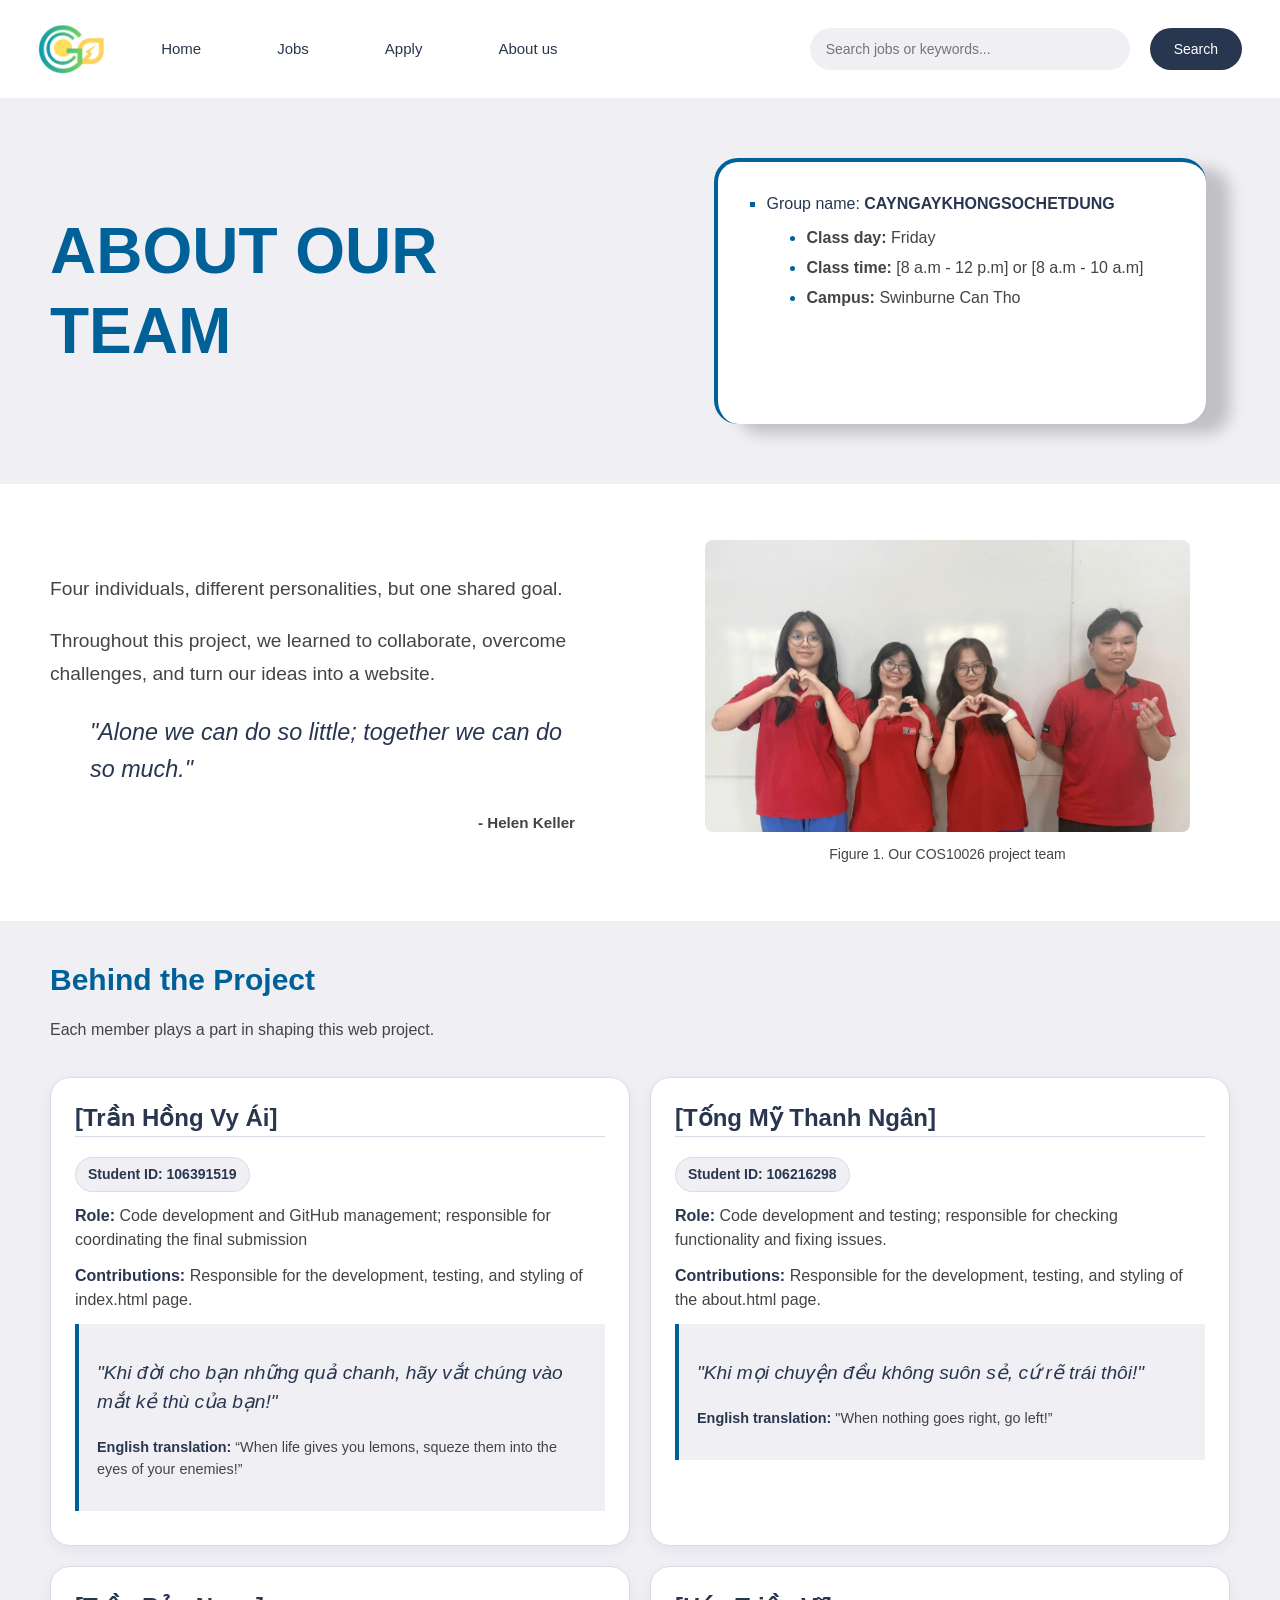
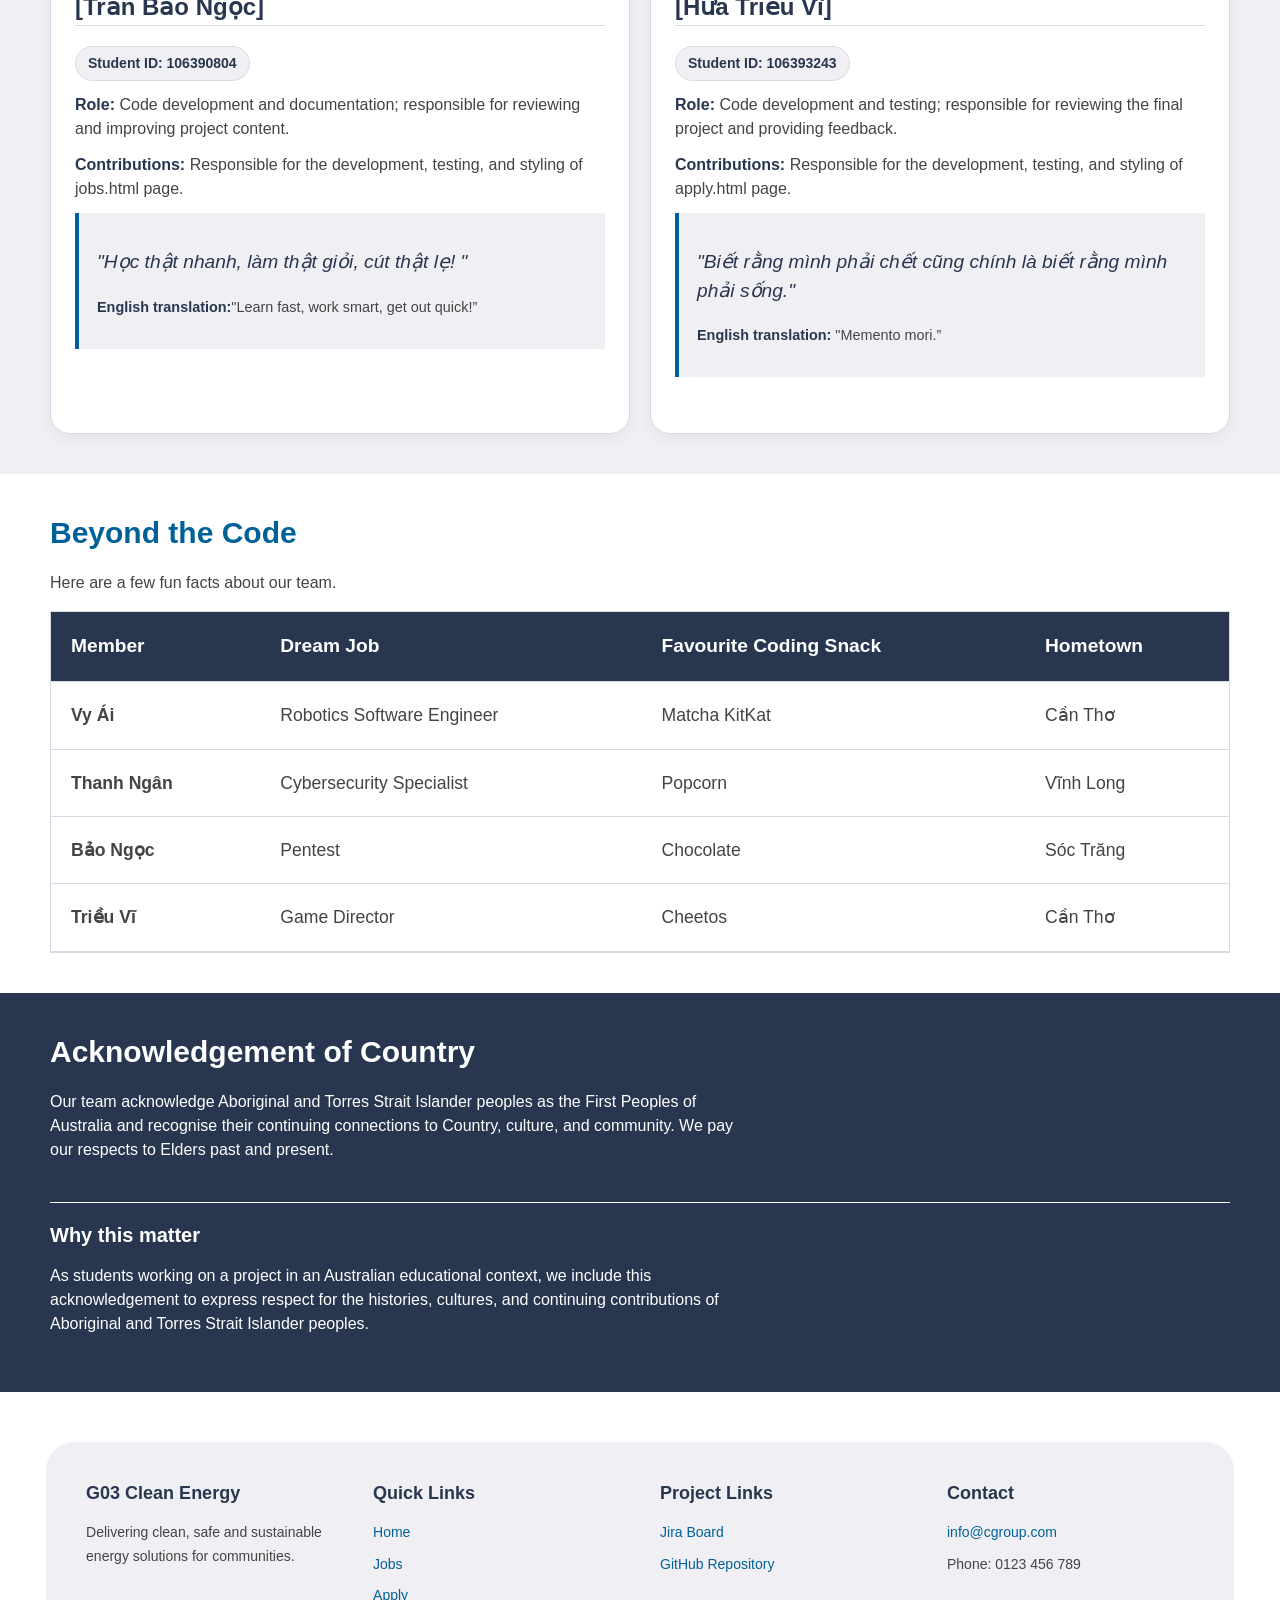
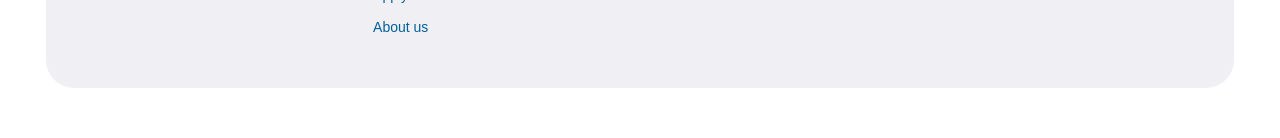
==== about.html @ 2441b3b4 "SCRUM-79 Remove unnecessary underline formatting" ====
<!DOCTYPE html>
<html lang="en">
<head>
    <meta charset="UTF-8">
    <meta name="viewport" content="width=device-width, initial-scale=1.0">
    <title>About Us</title>
    <!-- External CSS -->
    <link rel="stylesheet" href="./styles/styles.css">
    <link rel="stylesheet" href="./styles/about.css">
    <!-- Embedded CSS -->
    <style>
        main h1, h2, h3 {
            font-family: "Trebuchet MS", sans-serif;
            line-height: 1.25;
        }
    </style>
</head>
<body>
    <section class="hero">
        
        <!-- ---------- Navigation bar ---------- -->
        <nav>
            <!-- Left side: logo and page links -->
            <div class="nav-left">

                <!-- Company logo: clicking it returns to the Home page -->
                <a href="index.html" class="logo">
                    <img src="images/logo_.png" alt="company_logo">
                </a>

                <!-- Company logo: clicking it returns to the Home page -->
                <div class="navigation_links">
                    <a href="index.html">Home</a>
                    <a href="jobs.html">Jobs</a>
                    <a href="apply.html">Apply</a>
                    <a href="about.html" class="active">About us</a>
                </div>

            </div>

            <!-- Right side: search form for job titles or keywords -->
            <form class="search_form" action="jobs.html" method="get">
                <input
                    type="search"
                    name="keyword"
                    placeholder="Search jobs or keywords..."
                    aria-label="Search jobs or keywords">

                <!-- Button that submits the search -->
                <button type="submit">Search</button>
            </form>

        </nav>
    </section>

    <main id="main-content">
        <!-- Section 1: Team introduction includes: group name, class day/time (nested list) -->
        <section class="team-intro-section">
            <div class="page-container">
                <div class="team-intro-text">
                    <h1>ABOUT OUR TEAM</h1>
                </div>

                <!-- The requirement for nested list -->
                <ul class="group-info">
                    <li style="list-style-type: square;"> Group name: <strong>CAYNGAYKHONGSOCHETDUNG</strong>
                        <ul>
                            <li style="list-style-type: disc"><strong>Class day:</strong> Friday</li>
                            <li style="list-style-type: disc"><strong>Class time:</strong> [8 a.m - 12 p.m] or [8 a.m - 10 a.m]</li>
                            <li style="list-style-type: disc"><strong>Campus:</strong> Swinburne Can Tho</li>
                        </ul>
                    </li>
                </ul>
            </div>
        </section>

        <!-- Section 2: A single GROUP photo (not individual), <300 KB located on the right column -->
        <section class="photo-section">
            <div class="page-container">
                <div class="group-story-layout">

                    <!-- Left column: Group story -->
                    <div class="group-story">

                        <p>Four individuals, different personalities, but one shared goal.</p>
                        <p>Throughout this project, we learned to collaborate, overcome challenges, and turn our ideas into a website.</p>

                        <!-- quoting a statement from someone, recommend to use blockquote -->
                        <blockquote>
                            <p>"Alone we can do so little; together we can do so much."</p>
                            <footer>- Helen Keller</footer>
                        </blockquote>
                    </div>
                    <figure class="group-photo">
                        <img src="./images/group_photo.jpg" alt="group_photo">
                        <figcaption>Figure 1. Our COS10026 project team</figcaption>
                    </figure>
                </div>
            </div>
        </section>

        <!-- Section 3: Member contributions and quotes using a defination list -->
        <section class="members-section">
            <div class="page-container">
                <h2>Behind the Project</h2>
                <p>Each member plays a part in shaping this web project.</p>
                <dl class="members-list">
                    <!-- Member 1 - Ai -->
                    <div class="member-profile">
                        <dt class="member-name">[Trần Hồng Vy Ái]</dt>
                        <dd><span class="student-id">Student ID: 106391519</span></dd>
                        <dd><strong>Role:</strong> Code development and GitHub management; responsible for coordinating the final submission</dd>
                        <dd><strong>Contributions:</strong> Responsible for the development, testing, and styling of index.html page.</dd>
                        <dd class="member-quote">
                            <p class="vietnamese-quote"> "Khi đời cho bạn những quả chanh, hãy vắt chúng vào mắt kẻ thù của bạn!"</p>
                            <p class="eng-quote"><strong>English translation:</strong> “When life gives you lemons, squeze them into the eyes of your enemies!”</p>
                        </dd>
                    </div>

                    <!-- Member 2 - Ngan -->
                    <div class="member-profile">
                        <dt class="member-name">[Tống Mỹ Thanh Ngân]</dt>
                        <dd><span class="student-id">Student ID: 106216298</span></dd>
                        <dd><strong>Role:</strong> Code development and testing; responsible for checking functionality and fixing issues.</dd>
                        <dd><strong>Contributions:</strong> Responsible for the development, testing, and styling of the about.html page.</dd>
                        <dd class="member-quote">
                            <p class="vietnamese-quote"> "Khi mọi chuyện đều không suôn sẻ, cứ rẽ trái thôi!"</p>
                            <p class="eng-quote"><strong>English translation:</strong> "When nothing goes right, go left!”</p>
                        </dd>
                    </div>

                    <!-- Member 3 - Ngọc -->
                    <div class="member-profile">
                        <dt class="member-name">[Trần Bảo Ngọc]</dt>
                        <dd><span class="student-id">Student ID: 106390804</span></dd>
                        <dd><strong>Role:</strong> Code development and documentation; responsible for reviewing and improving project content.</dd>
                        <dd><strong>Contributions:</strong> Responsible for the development, testing, and styling of jobs.html page.</dd>
                        <dd class="member-quote">
                            <p class="vietnamese-quote"> "Học thật nhanh, làm thật giỏi, cút thật lẹ! "</p>
                            <p class="eng-quote"><strong>English translation:</strong>"Learn fast, work smart, get out quick!”</p>
                        </dd>
                    </div>

                    <!-- Member 4 - Vĩ -->
                    <div class="member-profile">
                        <dt class="member-name">[Hứa Triều Vĩ]</dt>
                        <dd><span class="student-id">Student ID: 106393243</span></dd>
                        <dd><strong>Role:</strong> Code development and testing; responsible for reviewing the final project and providing feedback.</dd>
                        <dd><strong>Contributions:</strong> Responsible for the development, testing, and styling of apply.html page.</dd>
                        <dd class="member-quote">
                            <p class="vietnamese-quote"> "Biết rằng mình phải chết cũng chính là biết rằng mình phải sống."</p>
                            <p class="eng-quote"><strong>English translation:</strong> "Memento mori.”</p>
                        </dd>
                    </div>
                </dl>
            </div>
        </section>

        <!-- Section 4: Fun facts table with caption (e.g. dream job, coding snack, hometown) -->
        <section class="facts-section">
            <div class="page-container">
                <h2>Beyond the Code</h2>
                <p>Here are a few fun facts about our team.</p>
                <div class="facts-table-container">
                    <table class="facts-table">
                        <thead>
                            <tr>
                                <th>Member</th>
                                <th>Dream Job</th>
                                <th>Favourite Coding Snack</th>
                                <th>Hometown</t>
                            </tr>
                        </thead>

                        <tbody>
                            <tr>
                                <th>Vy Ái</th>
                                <td>Robotics Software Engineer</td>
                                <td>Matcha KitKat</td>
                                <td>Cần Thơ</td>
                            </tr>
                            
                            <tr>
                                <th>Thanh Ngân</th>
                                <td>Cybersecurity Specialist</td>
                                <td>Popcorn</td>
                                <td>Vĩnh Long</td>
                            </tr>

                            <tr>
                                <th>Bảo Ngọc</th>
                                <td>Pentest</td>
                                <td>Chocolate</td>
                                <td>Sóc Trăng</td>
                            </tr>

                            <tr>
                                <th>Triều Vĩ</th>
                                <td>Game Director</td>
                                <td>Cheetos</td>
                                <td>Cần Thơ</td>
                            </tr>
                        </tbody>  
                    </table>
                </div>
            </div>
        </section>

        <!-- Section 5: Acknowledgement of Country -->
        <section class="country-acknowledgement-section">
            <div class="country-acknowledgement-content">
                <h2>Acknowledgement of Country</h2>
                <p>Our team acknowledge Aboriginal and Torres Strait Islander peoples as the First Peoples of Australia and recognise their continuing connections to Country, culture, and community. We pay our respects to Elders past and present.</p>
                <h3>Why this matter</h3>
                <p>As students working on a project in an Australian educational context, we include this acknowledgement to express respect for the histories, cultures, and continuing contributions of Aboriginal and Torres Strait Islander peoples.</p>
            </div>
        </section>
    </main>

    <!-- Shared footer with index.html, job.html, apply.html -->
    <footer class="footer">

        <!-- Top part: 4 columns -->
        <div class="footer-main">

            <!-- Column 1: company introduction -->
            <div class="footer-column">
                <h3>G03 Clean Energy</h3>
                <p>Delivering clean, safe and sustainable energy solutions for communities.</p>
            </div>

            <!-- Column 2: quick links to the main pages -->
            <div class="footer-column">
                <h3>Quick Links</h3>
                <a href="index.html">Home</a>
                <a href="jobs.html">Jobs</a>
                <a href="apply.html">Apply</a>
                <a href="about.html">About us</a>
            </div>

            <!-- Column 3: project links -->
            <div class="footer-column">
                <h3>Project Links</h3>
                <a href="https://student-team-bgzfvh3f.atlassian.net/jira/software/projects/SCRUM/boards/1?filter=&groupBy=subtask" target="_blank" rel="noopener">Jira Board</a>
                <a href="https://github.com/COS10026-CNKSCD/Project-1" target="_blank" rel="noopener">GitHub Repository</a>
            </div>

            <!-- Column 4: contact information -->
            <div class="footer-column">
                <h3>Contact</h3>
                <a href="mailto:info@cgroup.com">info@cgroup.com</a>
                <p>Phone: 0123 456 789</p>
            </div>

        </div>
    </footer>
</body>
</html>
---- styles/styles.css ----
/* =========================================================
   SHARED STYLES (used by every page)
 
   Sections in this file:
     1. Header / navigation bar
     2. Search form
 
   Team design notes:
     Font:              "Trebuchet MS", sans-serif
     Box background:    #F0EFF4 (light grey), #293650 (dark blue)
     Text colors:       black, #006199 (blue)
   ========================================================= */
 
/* Make width and height include padding and border (easier to size boxes) */
*, *::before, *::after {
    box-sizing: border-box;
}

/* =========================================================
   1. HEADER / NAVIGATION
   ========================================================= */
/* Remove the default browser margin (8px) for consistent layout of the nav bar across all pages. */
body {
    margin: 0;
}

/* Navigation bar: logo and links on the left, search form on the right */
nav {
    display: flex;
    justify-content: space-between;          /* places the two sides at opposite ends */
    align-items: center;                     /* vertically centers the logo, links and form */
    padding: 24px 38px;
}

/* ---------- Left side: logo + page links ---------- */

/* Logo image: limit its size so it fits in the navigation bar */
.logo img {
    height: 50px;       /* change this number to make the logo bigger or smaller */
    width: auto;        /* width follows the height, so the logo is not stretched */
    display: block;     /* removes the small gap under the image */
}

/* Groups the company logo and the navigation links together */
.nav-left {
    display: flex;
    align-items: center;
    gap: 32px;                               /* space between the logo and the links */
}

/* Puts the navigation links in a horizontal row */
.navigation_links {
    display: flex;
    align-items: center;
    gap: 28px;                              /* space between the links */
}

/* Each navigation link */
.navigation_links a {
    font-family: "Trebuchet MS", sans-serif;
    font-size: 15px;
    color: #293650;
    text-decoration: none;                 /* removes the default underline */
    transition: color 0.3s ease;           /* smooth color change on hover */
    border-radius: 50px;                   /* pill shape (used by the hover background) */
    padding: 12px 24px;
}

/* Link gets a light background and black text when the mouse is over it */
.navigation_links a:hover {
    background-color: #F0EFF4;
    color: #000000;
}

/* =========================================================
   2. SEARCH FORM
   ========================================================= */
 
/* Puts the search input and the button in a horizontal row */
.search_form {
    display: flex;
    align-items: center;
    gap: 20px;                           /* space between the input and the button */
}

/* Search input field */
.search_form input[type="search"] {
    width: 320px;
    height: 42px;
    padding: 0 16px;                   /* space between the text and the edge of the field */
    border: none;                      /* removes the default border */
    border-radius: 24px;               /* rounded (pill) shape */
    background-color: #F0EFF4;
    font-size: 14px;
}

/* Search button */
.search_form button {
    height: 42px;
    padding: 0 24px;
    border: none;
    border-radius: 24px;
    background-color: #293650;
    color: white;
    font-size: 14px;
    cursor: pointer;                 /* shows the hand cursor on hover */
}

/* =========================================================
   3. FOOTER
   ========================================================= */

/* Footer box: same style as the projects box (grey, rounded on all corners) */
.footer {
    background-color: #F0EFF4;
    border-radius: 28px;
    padding: 40px;
    margin: 50px 3.6%;                  /* same side margin as the other sections */
}

/* Top part: puts the columns in a horizontal row */
.footer-main {
    display: flex;
    justify-content: space-between;
    gap: 40px;
}

/* One footer column */
.footer-column {
    flex: 1;                            /* all columns have equal width */
    min-width: 0;
}

/* Column title */
.footer-column h3 {
    font-family: "Trebuchet MS", sans-serif;
    font-size: 18px;
    color: #293650;
    margin: 0 0 16px;
}

/* Column text and links (shared settings) */
.footer-column p,
.footer-column a {
    font-family: "Trebuchet MS", sans-serif;
    font-size: 14px;
    line-height: 1.7;
    color: #444444;
    margin: 0 0 8px;
}

/* Links: one per line, blue, no underline */
.footer-column a {
    display: block;
    color: #006199;
    text-decoration: none;
    transition: color 0.3s ease;        /* smooth color change on hover */
}

/* Link becomes darker blue when hovered */
.footer-column a:hover {
    color: #003B5C;
}

/* Bottom part: thin line above the copyright text */
.footer-bottom {
    margin-top: 30px;
    padding-top: 20px;
    border-top: 1px solid #8D9BB5;
    text-align: center;
}

/* Copyright text */
.footer-bottom p {
    font-family: "Trebuchet MS", sans-serif;
    font-size: 13px;
    color: #444444;
    margin: 0;
}
---- styles/about.css ----
/*
Filename: ABOUT.css
Author: Tong My Thanh Ngan
Created: 20/10/2026
Last modified: 20/10/2026
Description: CSS file for About Page
*/

/* 1. Shared page settings ------------------------------------------------ */
:root {
    --primary-color: #006199;       /* Blue headings and accents */
    --navy-color: #293650;          /* Navigation and dark sections */
    --hover-color: #003B5C;         /* Dark blue for hover effects */
    --light-background: #F0EFF4;    /* Light lavender section background */
    --card-color: #8D9BB5;         /* Muted blue from the Home page */
    --text-color: #444444;          /* Default paragraph colour */
    --white-color: #FFFFFF;
    --border-color: #D8DCE6;
    --main-font: "Trebuchet MS", sans-serif;
}

body {
    margin: 0;
    font-family: var(--main-font);
    line-height: 1.5;
    color: var(--text-color);
    background-color: var(--white-color);
}

/* Used to select <section> tags that are direct children of <main> */
main > section {
    padding: 40px 50px;
}

main h3 {
    color: var(--navy-color);
    font-size: 1.25rem;
}
/* --------------------- 1. INTRODUCTION AND NESTED LIST --------------------- */
.team-intro-section {
    padding: 60px 50px;
    background-color: var(--light-background);
}

.team-intro-section .page-container {
    display: grid;
    grid-template-columns: 1fr 1fr;
    gap: 100px;
    max-width: 1200px;
    margin: 0 auto;
}

.team-intro-text h1 {
    color: var(--primary-color);
    font-size: 4rem;
}

.group-info {
    /* The width fits the content inside */
    width: fit-content; 
    max-width: 100%;
    margin: 0 auto;
    text-align: left;

    padding: 30px 42px 30px 48px;
    background-color: var(--white-color);
    border-left: 4px solid var(--primary-color);
    border-top: 4px solid var(--primary-color);
    border-radius: 24px;
    box-shadow: 24px 10px 15px 0px rgba(0, 0, 0, 0.20);
}

.group-info > li {
    color: var(--navy-color);
}

.group-info ul {
    margin-top: 7px;
    padding-right: 20px;
}

.group-info ul li {
    padding: 3px 0;
    color: var(--text-color);
    font-weight: 400;
}

.group-info li::marker {
    color: var(--primary-color);
}

/* --------------------- 2. Story + Group photo --------------------- */
.group-story-layout {
    display: grid;
    grid-template-columns: 1fr 1fr;
    align-items: center;
    gap: 50px;
}

/* group story located in left column */
.group-story {
    text-align: left;
}

.group-story > p {
    color: var(--text-color);
    font-size: 1.2rem;
    line-height: 1.7;
}

.group-story blockquote p {
    color: var(--navy-color);
    font-size: 1.46rem;
    font-style: italic;
    line-height: 1.6;
}

/* Quote author */
.group-story blockquote footer {
    margin-top: 15px;
    color: var(--text-color);
    font-size: 0.95rem;
    font-weight: bold;
    text-align: right;
}

.group-photo img {
    display: block;
    width: 100%;
    border-radius: 8px;
}

/* Photo caption */
.group-photo figcaption {
    margin-top: 12px;
    text-align: center;
    color: var(--text-color);
    font-size: 0.875rem;
}

/* --------------------- 3. TEAM MEMBER QUOTE + DEFINITION LIST --------------------- */
.members-section {
    background-color: var(--light-background);
}

.members-section .page-container > p {
    margin-bottom: 35px;
}

.members-section h2 {
    margin: 0 0 20px;
    font-size: 1.875rem;
    color: var(--primary-color);
}

/* Divided into 2 columns */
.members-list {
    /* divided into 2 columns */
    display: grid;
    /* two columns,rows of equal width */
    grid-template-columns: repeat(2, 1fr);
    grid-template-rows: repeat(2, 1fr);
    /* the space between each card, horizontally and vertically */
    gap: 20px;
    margin: 0;
}

.member-profile {
    padding: 10px 24px 24px;
    border: 1px solid var(--border-color);
    border-radius: 20px;
    background-color: var(--white-color);
    box-shadow: 0 4px 14px rgba(41, 54, 80, 0.06);
    transition: transform 0.2s ease, box-shadow 0.2s ease;
}

.member-profile:hover {
    /* move the card up by 3px */
    transform: translateY(-3px);
    box-shadow: 0 10px 24px rgba(41, 54, 80, 0.11);
}

.member-profile dt {
    margin-bottom: 15px;
    border-bottom: 1px solid var(--border-color);
}

.member-profile h3 {
    font-size: 1.7rem;
    text-align: center;
}

.member-profile dd {
    margin: 0 0 12px;
    /* break a long string of text at any point when needed */
    overflow-wrap: anywhere;
}

.member-profile dd strong {
    color: var(--navy-color);
}

/* Style member names without using heading elements */
.member-profile .member-name {
    font-size: 24px;
    font-weight: bold;
    color: #293650;
    margin-top: 12px;
    margin-bottom: 20px;
}

/* Highlight Student ID */
.student-id {
    display: inline-block;
    padding: 6px 12px;
    color: var(--navy-color);
    background-color: var(--light-background);
    border: 1px solid var(--border-color);
    border-radius: 24px;
    font-size: 14px;
    font-weight: 700;
}

/* Separate the original quote and English translation from other details. */
.member-profile .member-quote {
    margin: 10px 0 10px;
    padding: 16px 18px;
    background-color: var(--light-background);
    border-left: 4px solid var(--primary-color);
}

.member-quote .vietnamese-quote {
    color: var(--navy-color);
    font-size: 1.2rem;
    font-style: italic;
}

.member-quote .eng-quote {
    margin-top: 20px;
    font-size: 0.9rem;
}

/* --------------------- 4. FUN FACTS TABLE (including: styled table with hex colours and hover effects --------------------- */
.facts-section h2 {
    margin: 0 0 20px;
    font-size: 1.875rem;
    color: var(--primary-color);
}
.facts-table-container {
    max-width: 100%;
    border: 1px solid var(--border-color);
}

.facts-table {
    width: 100%;
    border-collapse: collapse;
    text-align: left;
}

.facts-table thead {
    padding: 20px;
    color: var(--white-color);
    background-color: var(--navy-color);
}

.facts-table th, td {
    padding: 20px 20px;
    border-bottom: 1px solid var(--border-color);
}

.facts-table thead th {
    font-size: 1.2rem;
}

.facts-table tbody th, td {
    font-size: 1.1rem;
}

.facts-table tbody tr:hover {
    background-color: #f2f4f7;
}

/* --------------------- 5. ACKNOWLEDGEMENT OF COUNTRY --------------------- */
.country-acknowledgement-section {
    background-color: var(--navy-color);
    color: var(--white-color);
}

.country-acknowledgement-content {
    width: 100%;
}

.country-acknowledgement-content h2 {
    margin: 0 0 20px;
    font-size: 1.875rem;
    color: var(--white-color)
}

.country-acknowledgement-content h3 {
    color: var(--white-color);
    font-size: 1.25rem;
    border-top: 1px solid var(--white-color);
    margin: 40px 0 15px;
    padding-top: 20px;
}

.country-acknowledgement-content p {
    width: 60%;
}
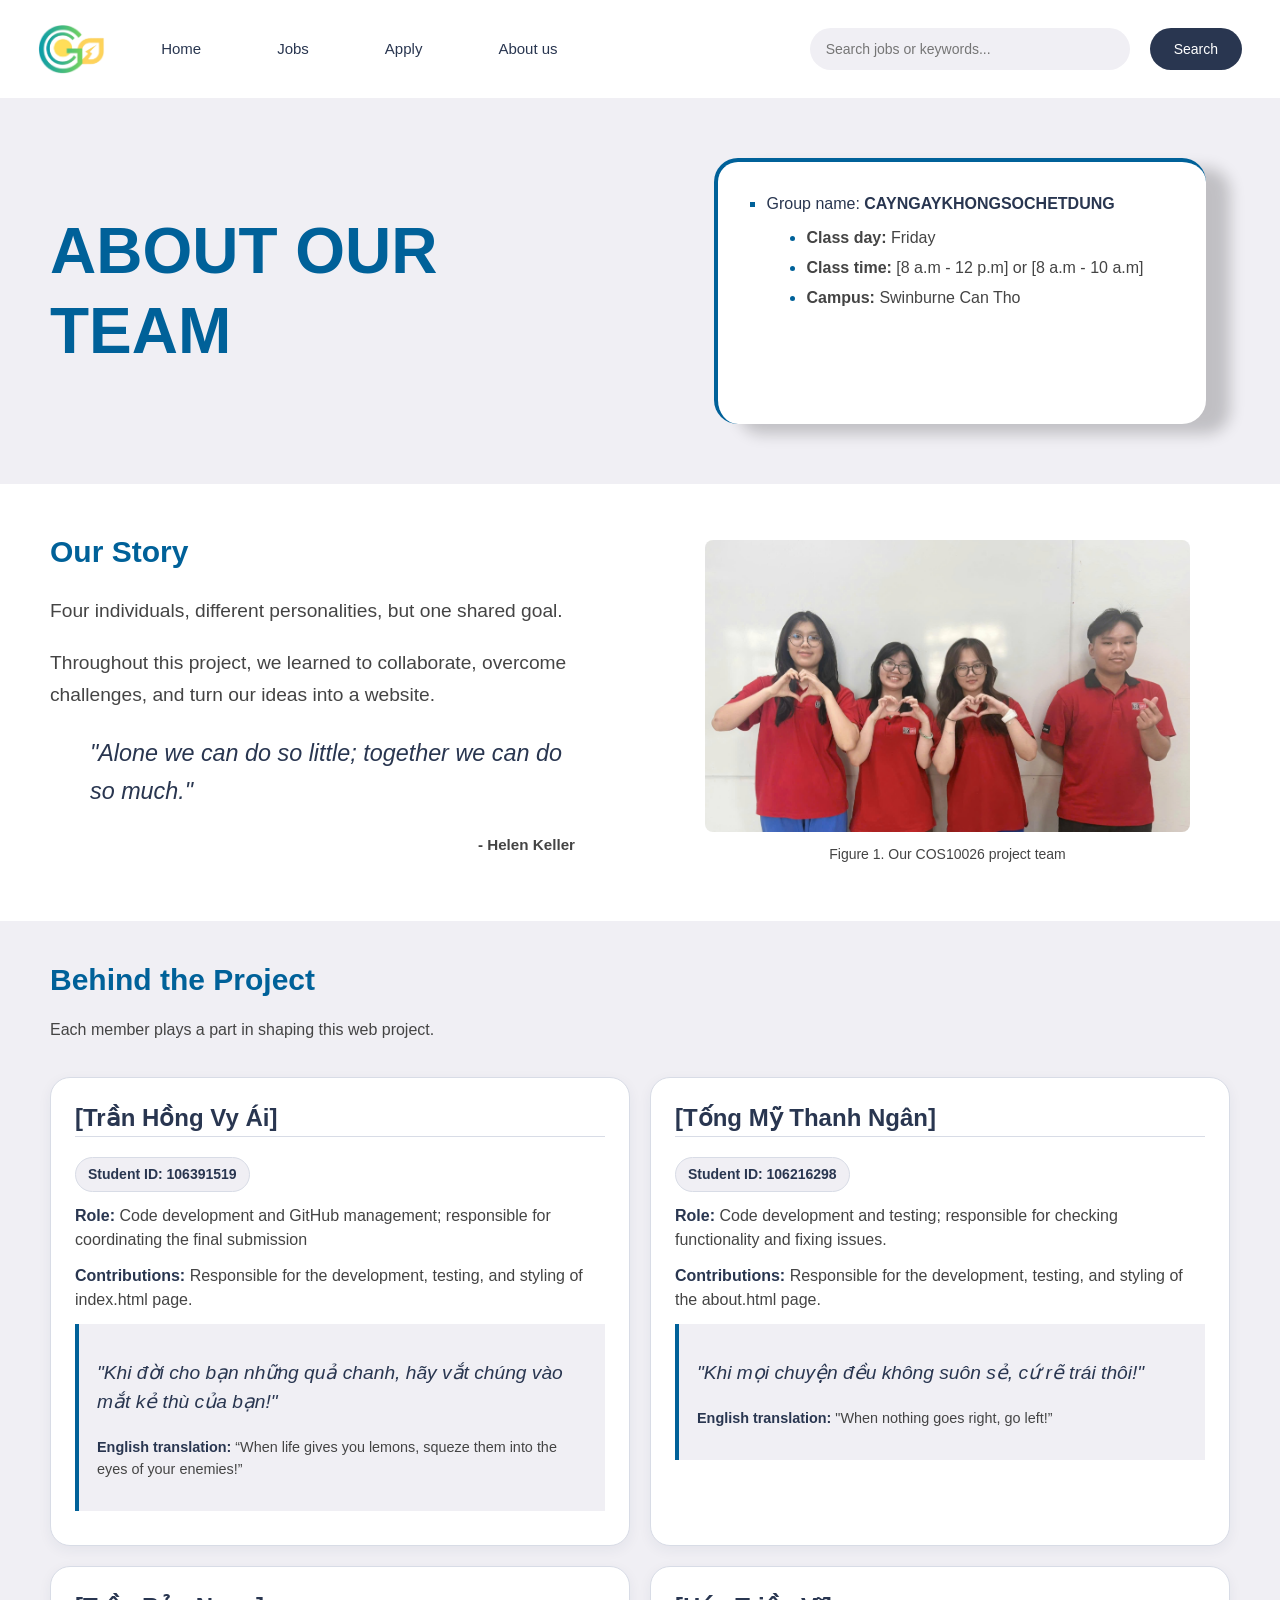
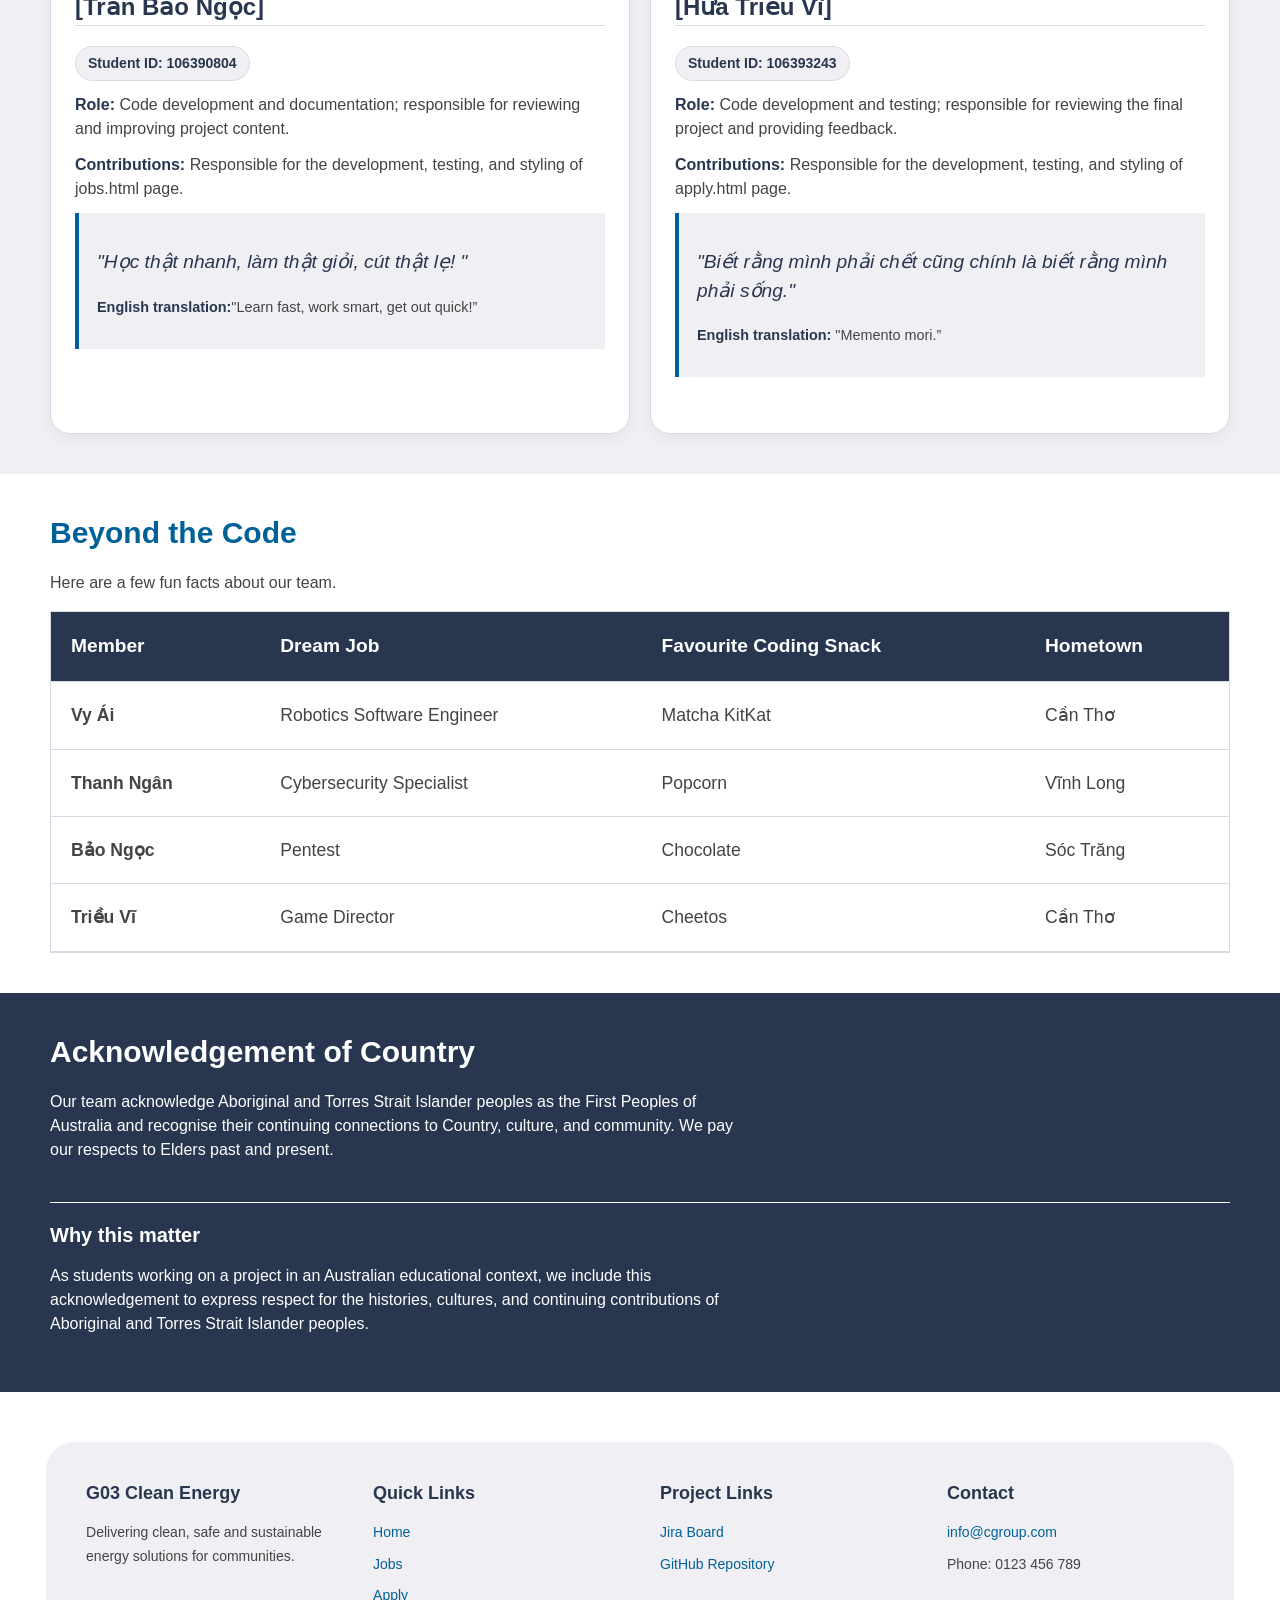
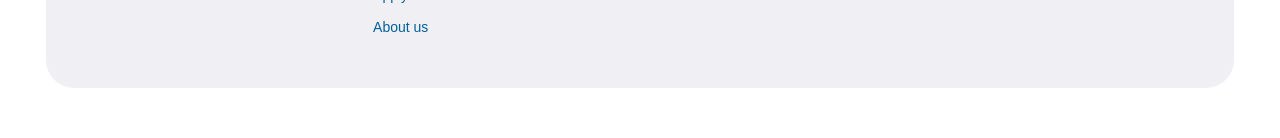
==== commit 9026e2ad: "SCRUM-77 Fix HTML validation issues" ====
--- a/about.html
+++ b/about.html
@@ -16,9 +16,9 @@
     </style>
 </head>
 <body>
-    <section class="hero">
+    <header class="hero">
         
-        <!-- ---------- Navigation bar ---------- -->
+        <!-- Navigation bar -->
         <nav>
             <!-- Left side: logo and page links -->
             <div class="nav-left">
@@ -51,14 +51,14 @@
             </form>
 
         </nav>
-    </section>
+    </header>
 
     <main id="main-content">
         <!-- Section 1: Team introduction includes: group name, class day/time (nested list) -->
         <section class="team-intro-section">
             <div class="page-container">
                 <div class="team-intro-text">
-                    <h1>ABOUT OUR TEAM</h1>
+                    <h1>About Our Team</h1>
                 </div>
 
                 <!-- The requirement for nested list -->
@@ -81,6 +81,7 @@
 
                     <!-- Left column: Group story -->
                     <div class="group-story">
+                        <h2>Our Story</h2>
 
                         <p>Four individuals, different personalities, but one shared goal.</p>
                         <p>Throughout this project, we learned to collaborate, overcome challenges, and turn our ideas into a website.</p>
@@ -92,7 +93,7 @@
                         </blockquote>
                     </div>
                     <figure class="group-photo">
-                        <img src="./images/group_photo.jpg" alt="group_photo">
+                        <img src="./images/group_photo.jpg" alt="Four members of the COS10026 web project team at Swinburne Can Tho">
                         <figcaption>Figure 1. Our COS10026 project team</figcaption>
                     </figure>
                 </div>
@@ -168,7 +169,7 @@
                                 <th>Member</th>
                                 <th>Dream Job</th>
                                 <th>Favourite Coding Snack</th>
-                                <th>Hometown</t>
+                                <th>Hometown</th>
                             </tr>
                         </thead>
 
--- a/styles/about.css
+++ b/styles/about.css
@@ -53,6 +53,7 @@
 .team-intro-text h1 {
     color: var(--primary-color);
     font-size: 4rem;
+    text-transform: uppercase;
 }
 
 .group-info {
@@ -100,6 +101,14 @@
 /* group story located in left column */
 .group-story {
     text-align: left;
+}
+
+/* Style the Our Story heading */
+.group-story h2 {
+    font-size: 1.875rem;
+    font-weight: bold;
+    color: var(--primary-color);
+    margin-top: 0;
 }
 
 .group-story > p {
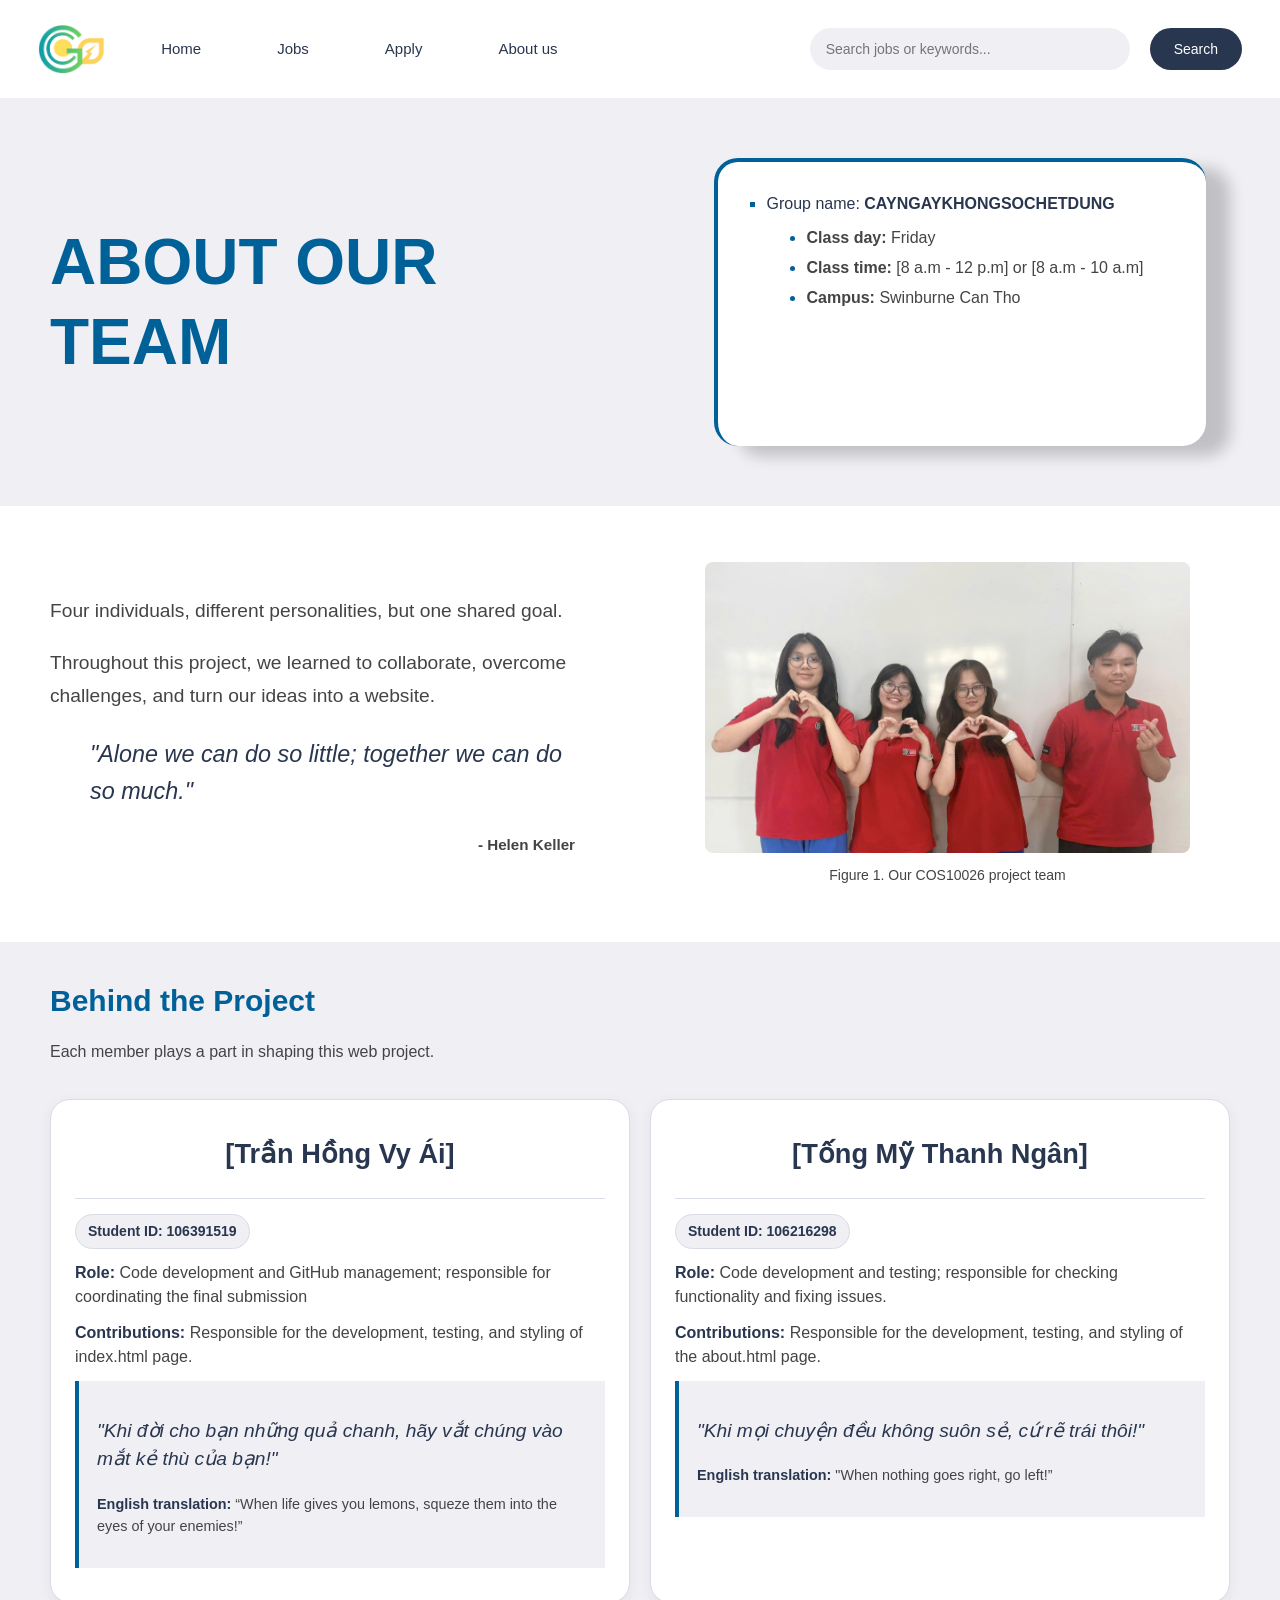
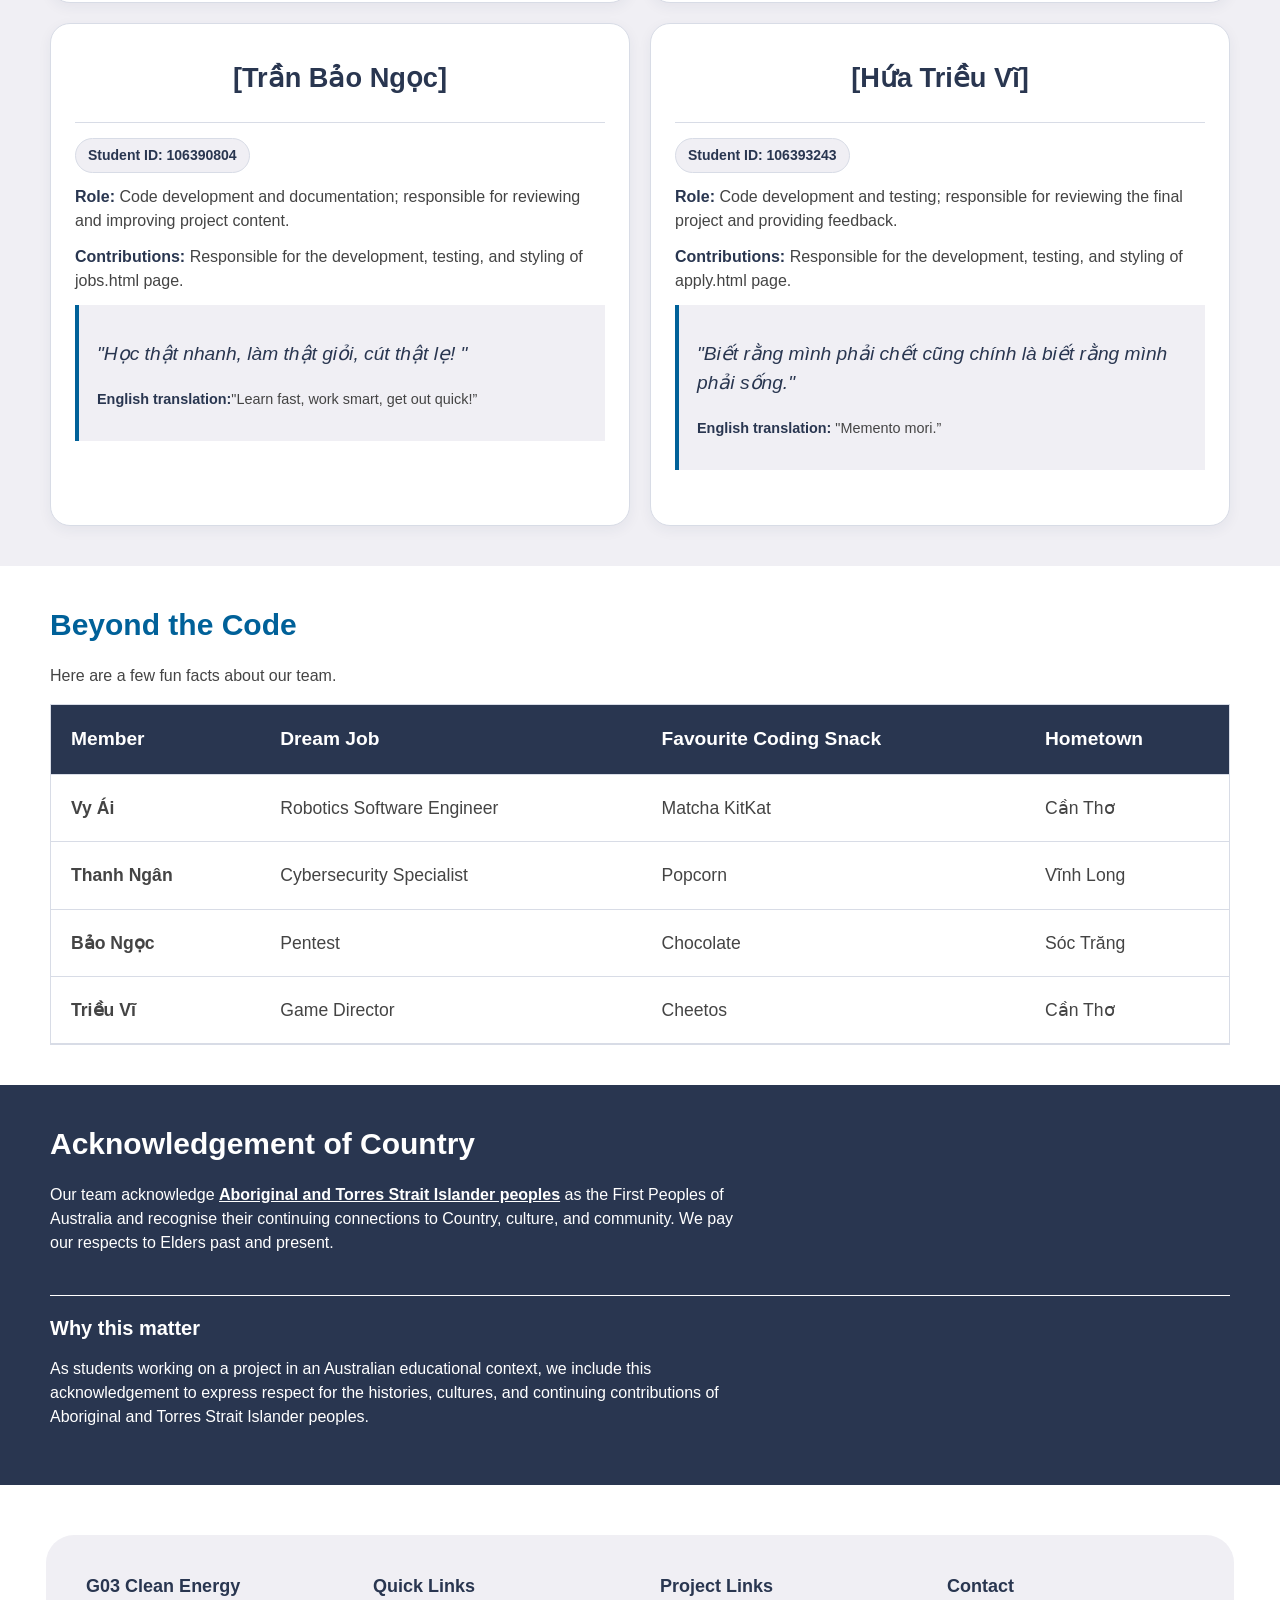
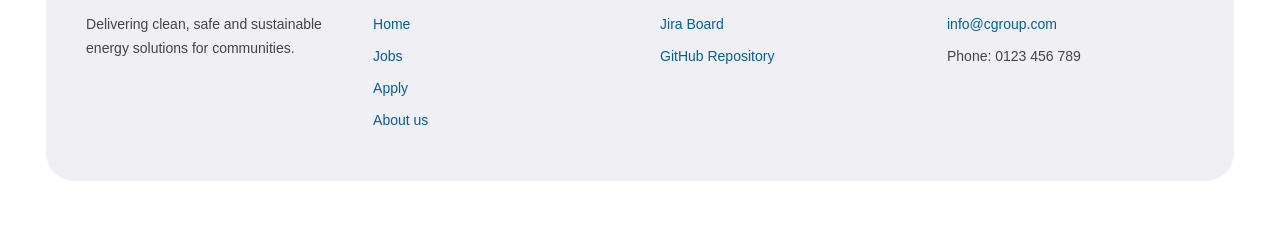
==== commit 2aef6f4a: "Add metadata to Jobs and About Pages" ====
--- a/about.html
+++ b/about.html
@@ -3,6 +3,10 @@
 <head>
     <meta charset="UTF-8">
     <meta name="viewport" content="width=device-width, initial-scale=1.0">
+    <meta name="description" content="Meet the COS10026 student team behind the G03 Clean Energy website.">
+    <meta name="keywords" content="COS10026, G03 Clean Energy, About Us, team, members, project contributions">
+    <meta name="author" content="C-Group">
+
     <title>About Us</title>
     <!-- External CSS -->
     <link rel="stylesheet" href="./styles/styles.css">
@@ -16,9 +20,9 @@
     </style>
 </head>
 <body>
-    <header class="hero">
+   <section class="hero">
         
-        <!-- Navigation bar -->
+        <!-- ---------- Navigation bar ---------- -->
         <nav>
             <!-- Left side: logo and page links -->
             <div class="nav-left">
@@ -51,14 +55,13 @@
             </form>
 
         </nav>
-    </header>
 
     <main id="main-content">
         <!-- Section 1: Team introduction includes: group name, class day/time (nested list) -->
         <section class="team-intro-section">
             <div class="page-container">
                 <div class="team-intro-text">
-                    <h1>About Our Team</h1>
+                    <h1>ABOUT OUR TEAM</h1>
                 </div>
 
                 <!-- The requirement for nested list -->
@@ -81,7 +84,6 @@
 
                     <!-- Left column: Group story -->
                     <div class="group-story">
-                        <h2>Our Story</h2>
 
                         <p>Four individuals, different personalities, but one shared goal.</p>
                         <p>Throughout this project, we learned to collaborate, overcome challenges, and turn our ideas into a website.</p>
@@ -93,7 +95,7 @@
                         </blockquote>
                     </div>
                     <figure class="group-photo">
-                        <img src="./images/group_photo.jpg" alt="Four members of the COS10026 web project team at Swinburne Can Tho">
+                        <img src="./images/group_photo.jpg" alt="group_photo">
                         <figcaption>Figure 1. Our COS10026 project team</figcaption>
                     </figure>
                 </div>
@@ -108,7 +110,7 @@
                 <dl class="members-list">
                     <!-- Member 1 - Ai -->
                     <div class="member-profile">
-                        <dt class="member-name">[Trần Hồng Vy Ái]</dt>
+                        <dt><h3>[Trần Hồng Vy Ái]</h3></dt>
                         <dd><span class="student-id">Student ID: 106391519</span></dd>
                         <dd><strong>Role:</strong> Code development and GitHub management; responsible for coordinating the final submission</dd>
                         <dd><strong>Contributions:</strong> Responsible for the development, testing, and styling of index.html page.</dd>
@@ -120,7 +122,7 @@
 
                     <!-- Member 2 - Ngan -->
                     <div class="member-profile">
-                        <dt class="member-name">[Tống Mỹ Thanh Ngân]</dt>
+                        <dt><h3>[Tống Mỹ Thanh Ngân]</h3></dt>
                         <dd><span class="student-id">Student ID: 106216298</span></dd>
                         <dd><strong>Role:</strong> Code development and testing; responsible for checking functionality and fixing issues.</dd>
                         <dd><strong>Contributions:</strong> Responsible for the development, testing, and styling of the about.html page.</dd>
@@ -132,7 +134,7 @@
 
                     <!-- Member 3 - Ngọc -->
                     <div class="member-profile">
-                        <dt class="member-name">[Trần Bảo Ngọc]</dt>
+                        <dt><h3>[Trần Bảo Ngọc]</h3></dt>
                         <dd><span class="student-id">Student ID: 106390804</span></dd>
                         <dd><strong>Role:</strong> Code development and documentation; responsible for reviewing and improving project content.</dd>
                         <dd><strong>Contributions:</strong> Responsible for the development, testing, and styling of jobs.html page.</dd>
@@ -144,7 +146,7 @@
 
                     <!-- Member 4 - Vĩ -->
                     <div class="member-profile">
-                        <dt class="member-name">[Hứa Triều Vĩ]</dt>
+                        <dt><h3>[Hứa Triều Vĩ]</h3></dt>
                         <dd><span class="student-id">Student ID: 106393243</span></dd>
                         <dd><strong>Role:</strong> Code development and testing; responsible for reviewing the final project and providing feedback.</dd>
                         <dd><strong>Contributions:</strong> Responsible for the development, testing, and styling of apply.html page.</dd>
@@ -169,7 +171,7 @@
                                 <th>Member</th>
                                 <th>Dream Job</th>
                                 <th>Favourite Coding Snack</th>
-                                <th>Hometown</th>
+                                <th>Hometown</t>
                             </tr>
                         </thead>
 
@@ -211,7 +213,7 @@
         <section class="country-acknowledgement-section">
             <div class="country-acknowledgement-content">
                 <h2>Acknowledgement of Country</h2>
-                <p>Our team acknowledge Aboriginal and Torres Strait Islander peoples as the First Peoples of Australia and recognise their continuing connections to Country, culture, and community. We pay our respects to Elders past and present.</p>
+                <p>Our team acknowledge <strong><u>Aboriginal and Torres Strait Islander peoples</u></strong> as the First Peoples of Australia and recognise their continuing connections to Country, culture, and community. We pay our respects to Elders past and present.</p>
                 <h3>Why this matter</h3>
                 <p>As students working on a project in an Australian educational context, we include this acknowledgement to express respect for the histories, cultures, and continuing contributions of Aboriginal and Torres Strait Islander peoples.</p>
             </div>
--- a/styles/styles.css
+++ b/styles/styles.css
@@ -132,6 +132,7 @@
 }
 
 /* Column title */
+.footer-column h2, 
 .footer-column h3 {
     font-family: "Trebuchet MS", sans-serif;
     font-size: 18px;
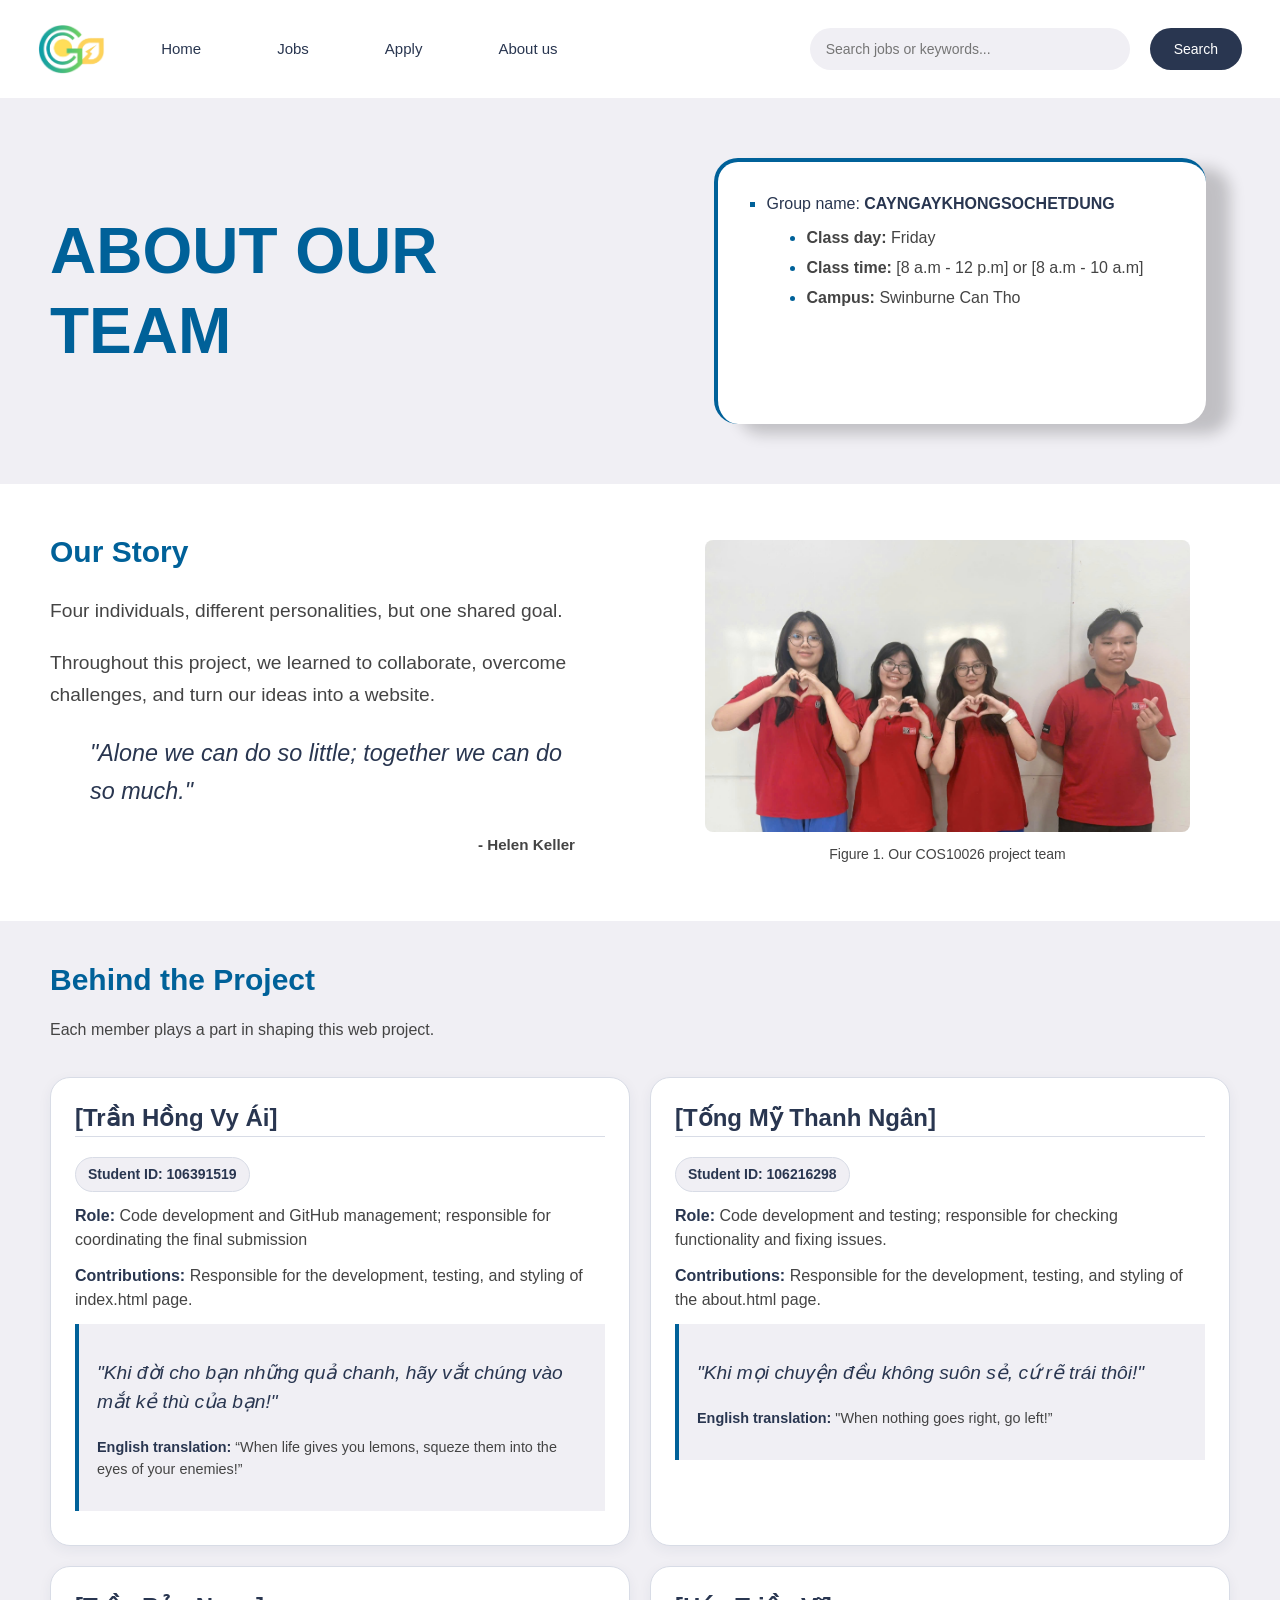
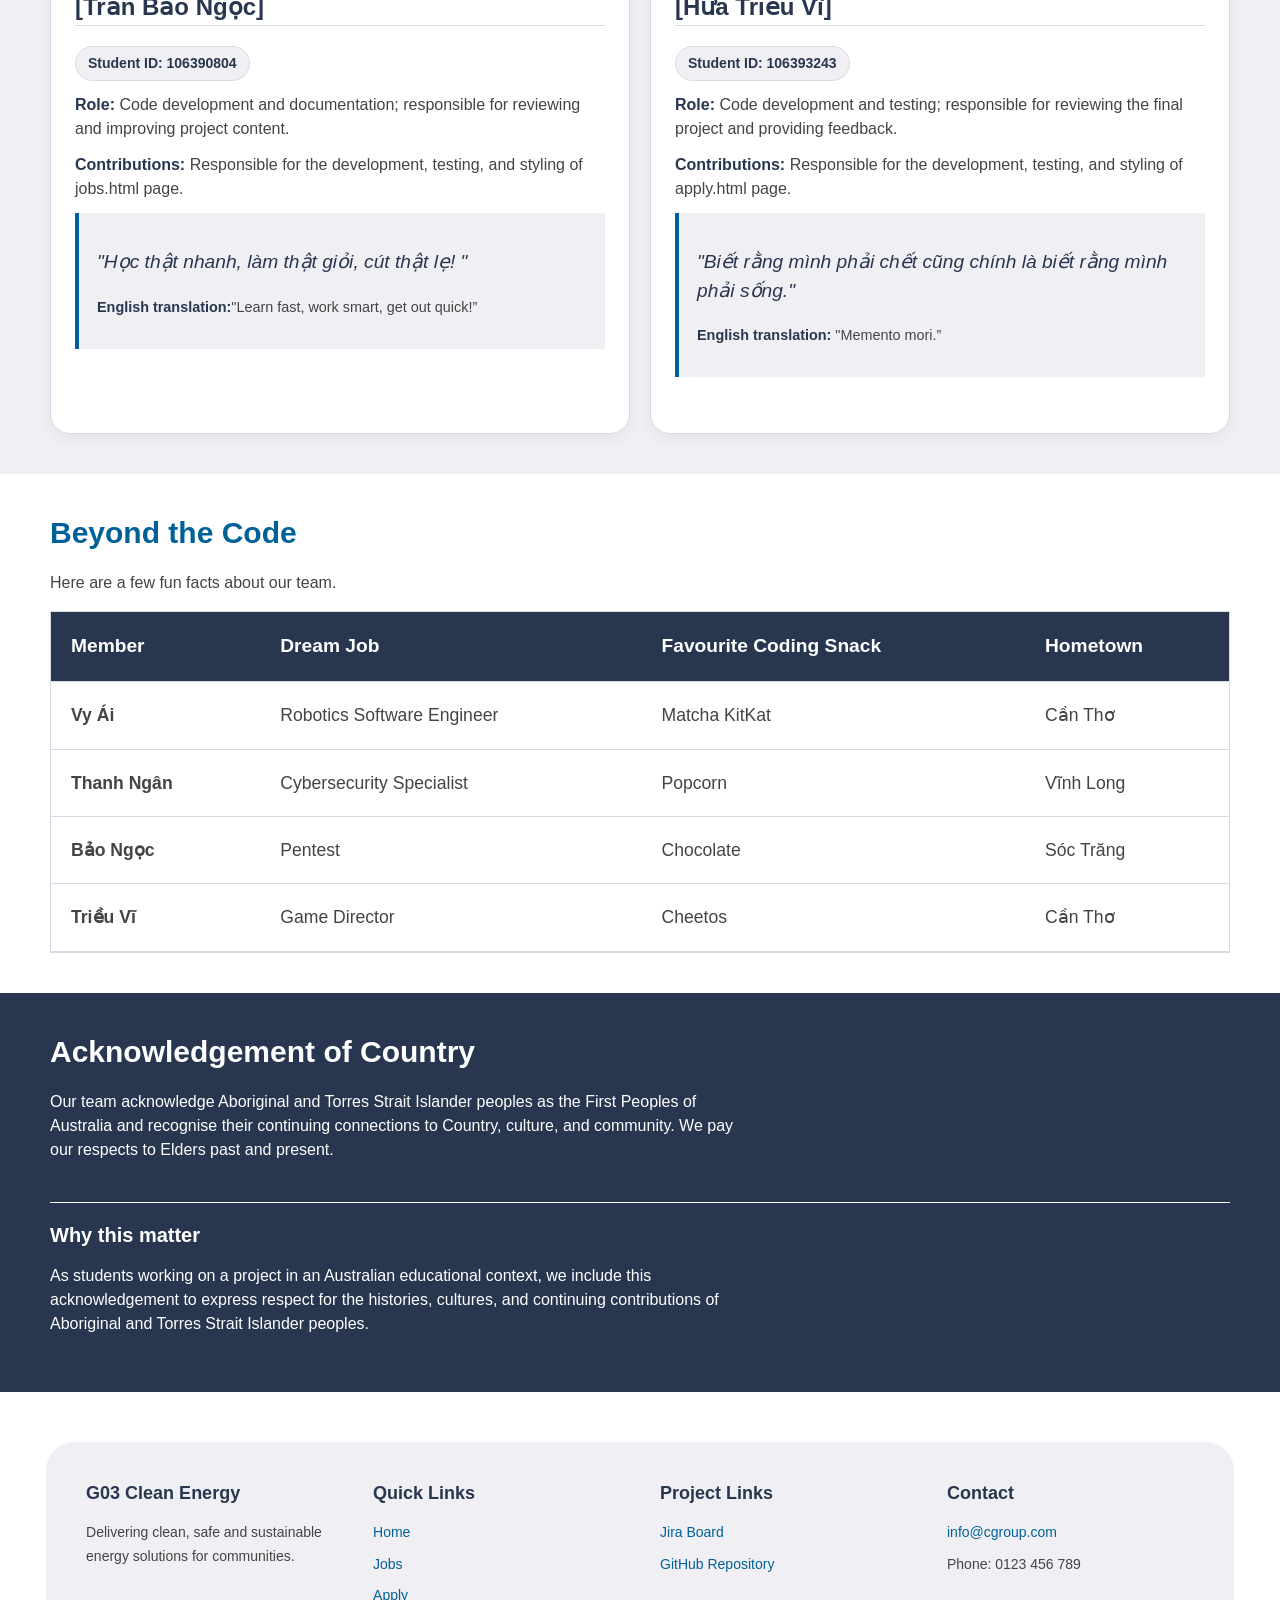
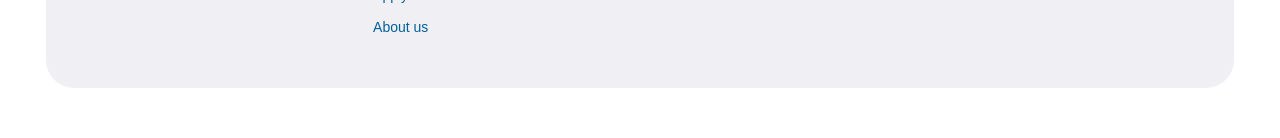
==== commit 8757ab26: "Merge pull request #24 from COS10026-CNKSCD/thanh-ngan Improve page metadata and fix About Page issu" ====
--- a/about.html
+++ b/about.html
@@ -20,9 +20,9 @@
     </style>
 </head>
 <body>
-   <section class="hero">
+    <header class="hero">
         
-        <!-- ---------- Navigation bar ---------- -->
+        <!-- Navigation bar -->
         <nav>
             <!-- Left side: logo and page links -->
             <div class="nav-left">
@@ -55,13 +55,14 @@
             </form>
 
         </nav>
+    </header>
 
     <main id="main-content">
         <!-- Section 1: Team introduction includes: group name, class day/time (nested list) -->
         <section class="team-intro-section">
             <div class="page-container">
                 <div class="team-intro-text">
-                    <h1>ABOUT OUR TEAM</h1>
+                    <h1>About Our Team</h1>
                 </div>
 
                 <!-- The requirement for nested list -->
@@ -84,6 +85,7 @@
 
                     <!-- Left column: Group story -->
                     <div class="group-story">
+                        <h2>Our Story</h2>
 
                         <p>Four individuals, different personalities, but one shared goal.</p>
                         <p>Throughout this project, we learned to collaborate, overcome challenges, and turn our ideas into a website.</p>
@@ -95,7 +97,7 @@
                         </blockquote>
                     </div>
                     <figure class="group-photo">
-                        <img src="./images/group_photo.jpg" alt="group_photo">
+                        <img src="./images/group_photo.jpg" alt="Four members of the COS10026 web project team at Swinburne Can Tho">
                         <figcaption>Figure 1. Our COS10026 project team</figcaption>
                     </figure>
                 </div>
@@ -110,7 +112,7 @@
                 <dl class="members-list">
                     <!-- Member 1 - Ai -->
                     <div class="member-profile">
-                        <dt><h3>[Trần Hồng Vy Ái]</h3></dt>
+                        <dt class="member-name">[Trần Hồng Vy Ái]</dt>
                         <dd><span class="student-id">Student ID: 106391519</span></dd>
                         <dd><strong>Role:</strong> Code development and GitHub management; responsible for coordinating the final submission</dd>
                         <dd><strong>Contributions:</strong> Responsible for the development, testing, and styling of index.html page.</dd>
@@ -122,7 +124,7 @@
 
                     <!-- Member 2 - Ngan -->
                     <div class="member-profile">
-                        <dt><h3>[Tống Mỹ Thanh Ngân]</h3></dt>
+                        <dt class="member-name">[Tống Mỹ Thanh Ngân]</dt>
                         <dd><span class="student-id">Student ID: 106216298</span></dd>
                         <dd><strong>Role:</strong> Code development and testing; responsible for checking functionality and fixing issues.</dd>
                         <dd><strong>Contributions:</strong> Responsible for the development, testing, and styling of the about.html page.</dd>
@@ -134,7 +136,7 @@
 
                     <!-- Member 3 - Ngọc -->
                     <div class="member-profile">
-                        <dt><h3>[Trần Bảo Ngọc]</h3></dt>
+                        <dt class="member-name">[Trần Bảo Ngọc]</dt>
                         <dd><span class="student-id">Student ID: 106390804</span></dd>
                         <dd><strong>Role:</strong> Code development and documentation; responsible for reviewing and improving project content.</dd>
                         <dd><strong>Contributions:</strong> Responsible for the development, testing, and styling of jobs.html page.</dd>
@@ -146,7 +148,7 @@
 
                     <!-- Member 4 - Vĩ -->
                     <div class="member-profile">
-                        <dt><h3>[Hứa Triều Vĩ]</h3></dt>
+                        <dt class="member-name">[Hứa Triều Vĩ]</dt>
                         <dd><span class="student-id">Student ID: 106393243</span></dd>
                         <dd><strong>Role:</strong> Code development and testing; responsible for reviewing the final project and providing feedback.</dd>
                         <dd><strong>Contributions:</strong> Responsible for the development, testing, and styling of apply.html page.</dd>
@@ -171,7 +173,7 @@
                                 <th>Member</th>
                                 <th>Dream Job</th>
                                 <th>Favourite Coding Snack</th>
-                                <th>Hometown</t>
+                                <th>Hometown</th>
                             </tr>
                         </thead>
 
@@ -213,7 +215,7 @@
         <section class="country-acknowledgement-section">
             <div class="country-acknowledgement-content">
                 <h2>Acknowledgement of Country</h2>
-                <p>Our team acknowledge <strong><u>Aboriginal and Torres Strait Islander peoples</u></strong> as the First Peoples of Australia and recognise their continuing connections to Country, culture, and community. We pay our respects to Elders past and present.</p>
+                <p>Our team acknowledge Aboriginal and Torres Strait Islander peoples as the First Peoples of Australia and recognise their continuing connections to Country, culture, and community. We pay our respects to Elders past and present.</p>
                 <h3>Why this matter</h3>
                 <p>As students working on a project in an Australian educational context, we include this acknowledgement to express respect for the histories, cultures, and continuing contributions of Aboriginal and Torres Strait Islander peoples.</p>
             </div>
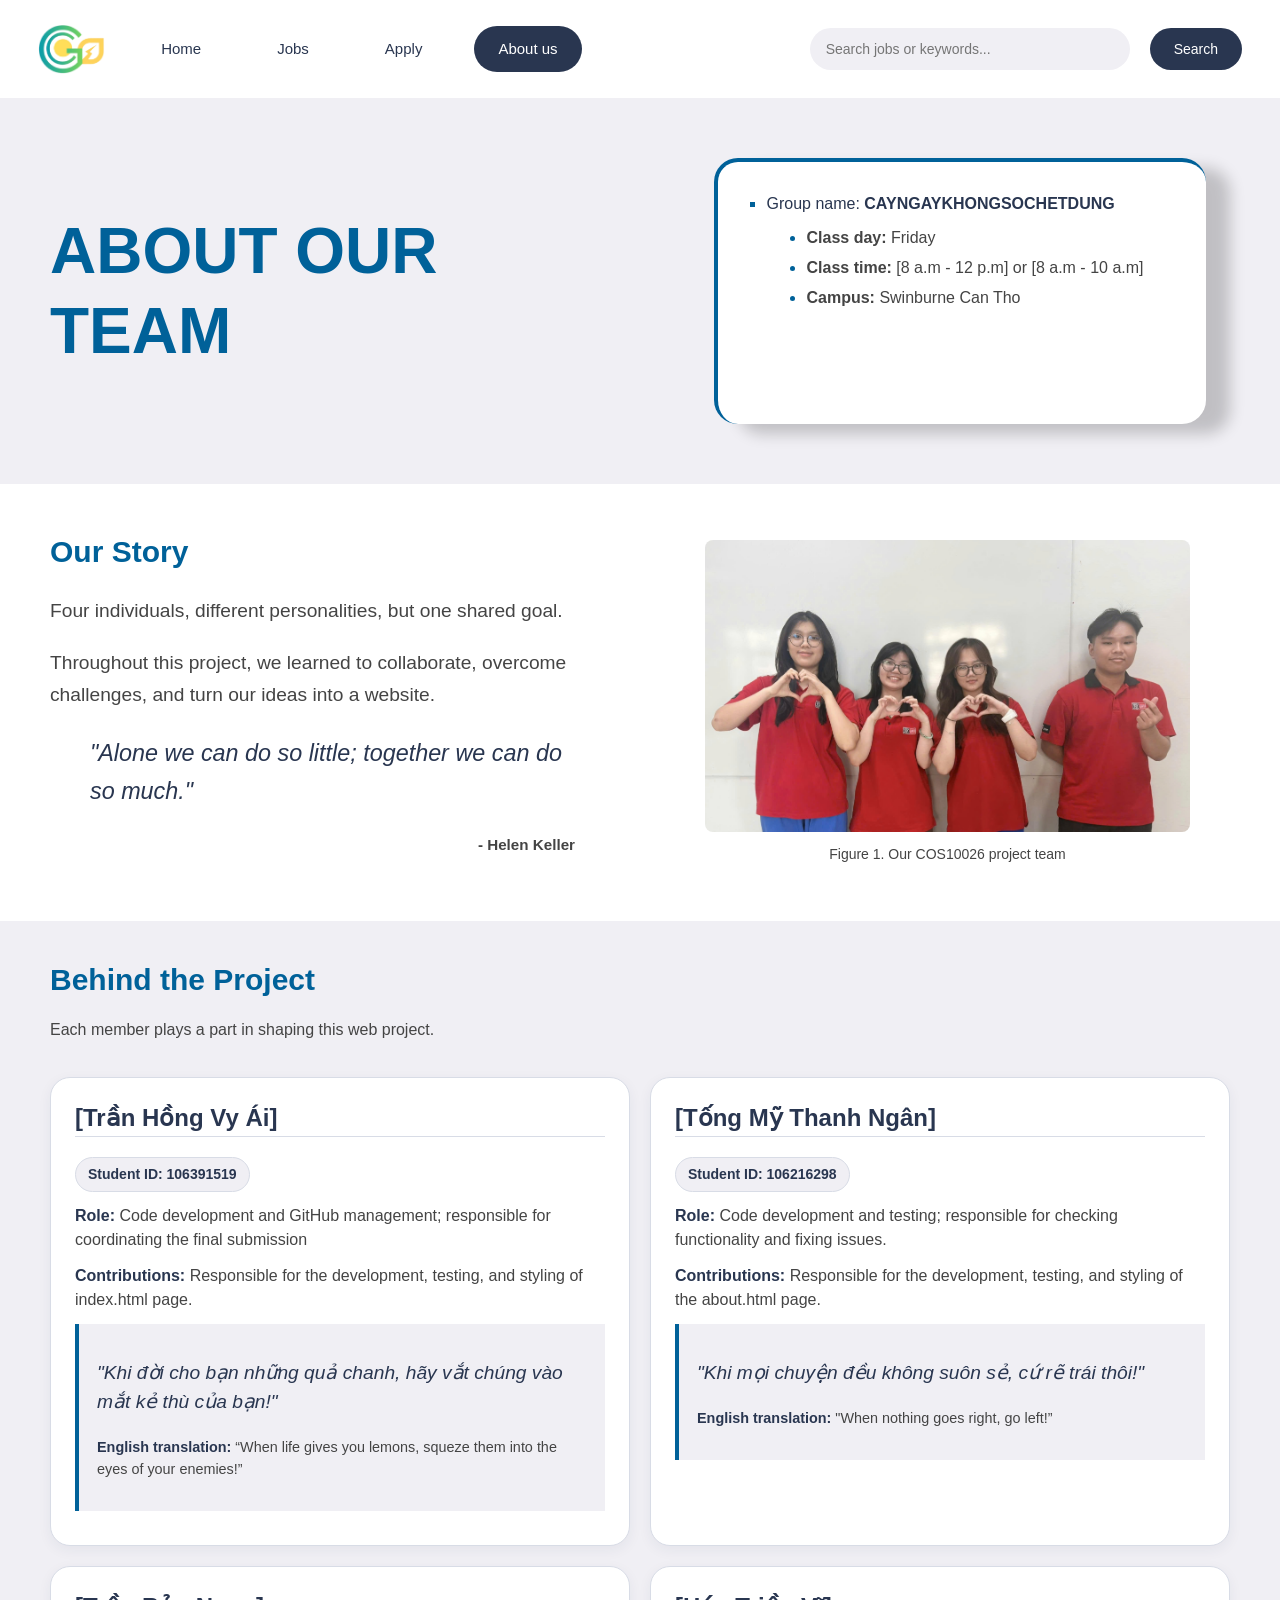
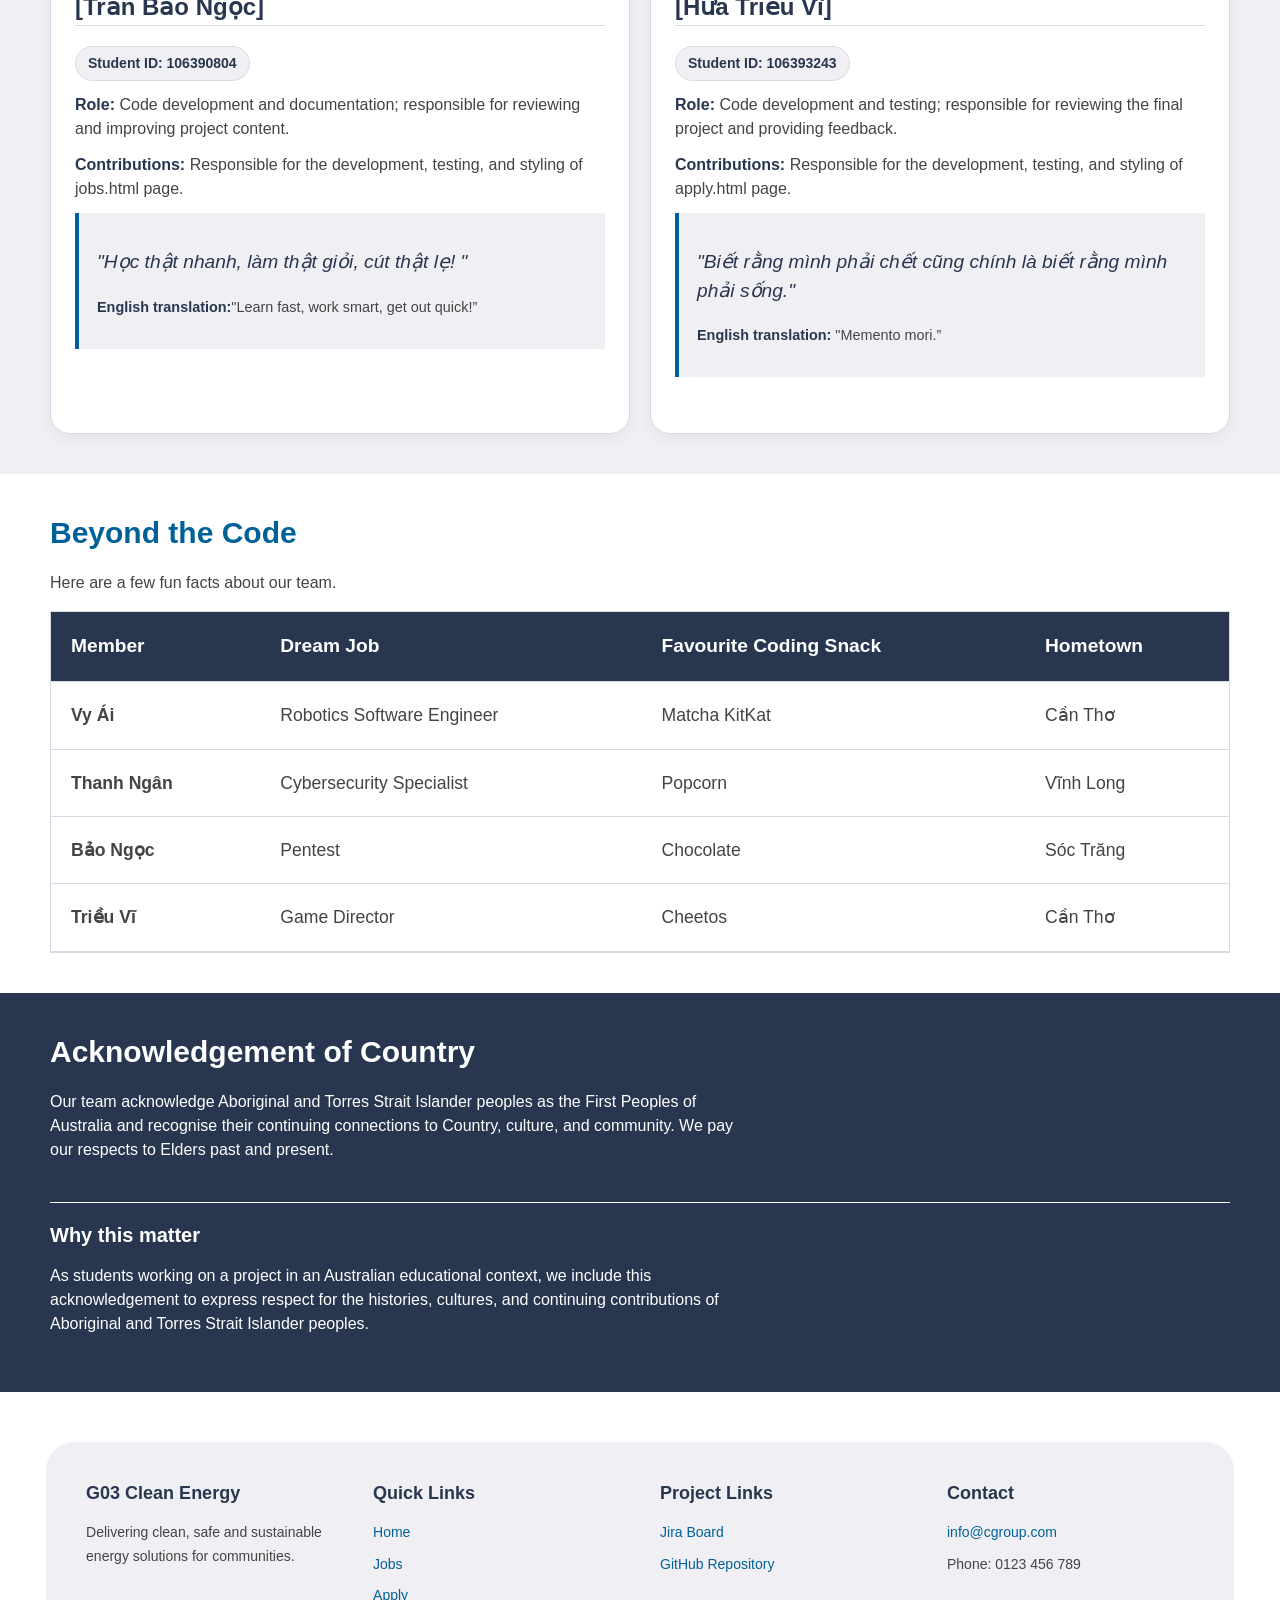
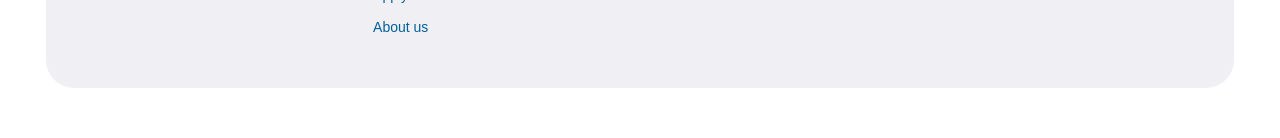
==== commit 021badb0: "fix(ui): standardise page titles and active navigation across all pages" ====
--- a/about.html
+++ b/about.html
@@ -7,7 +7,7 @@
     <meta name="keywords" content="COS10026, G03 Clean Energy, About Us, team, members, project contributions">
     <meta name="author" content="C-Group">
 
-    <title>About Us</title>
+    <title>About Us | G03 Clean Energy</title>
     <!-- External CSS -->
     <link rel="stylesheet" href="./styles/styles.css">
     <link rel="stylesheet" href="./styles/about.css">
--- a/styles/styles.css
+++ b/styles/styles.css
@@ -30,6 +30,11 @@
     justify-content: space-between;          /* places the two sides at opposite ends */
     align-items: center;                     /* vertically centers the logo, links and form */
     padding: 24px 38px;
+}
+/* Highlight the current page */
+.navigation_links a.active {
+    background-color: #293650;
+    color: white;
 }
 
 /* ---------- Left side: logo + page links ---------- */
